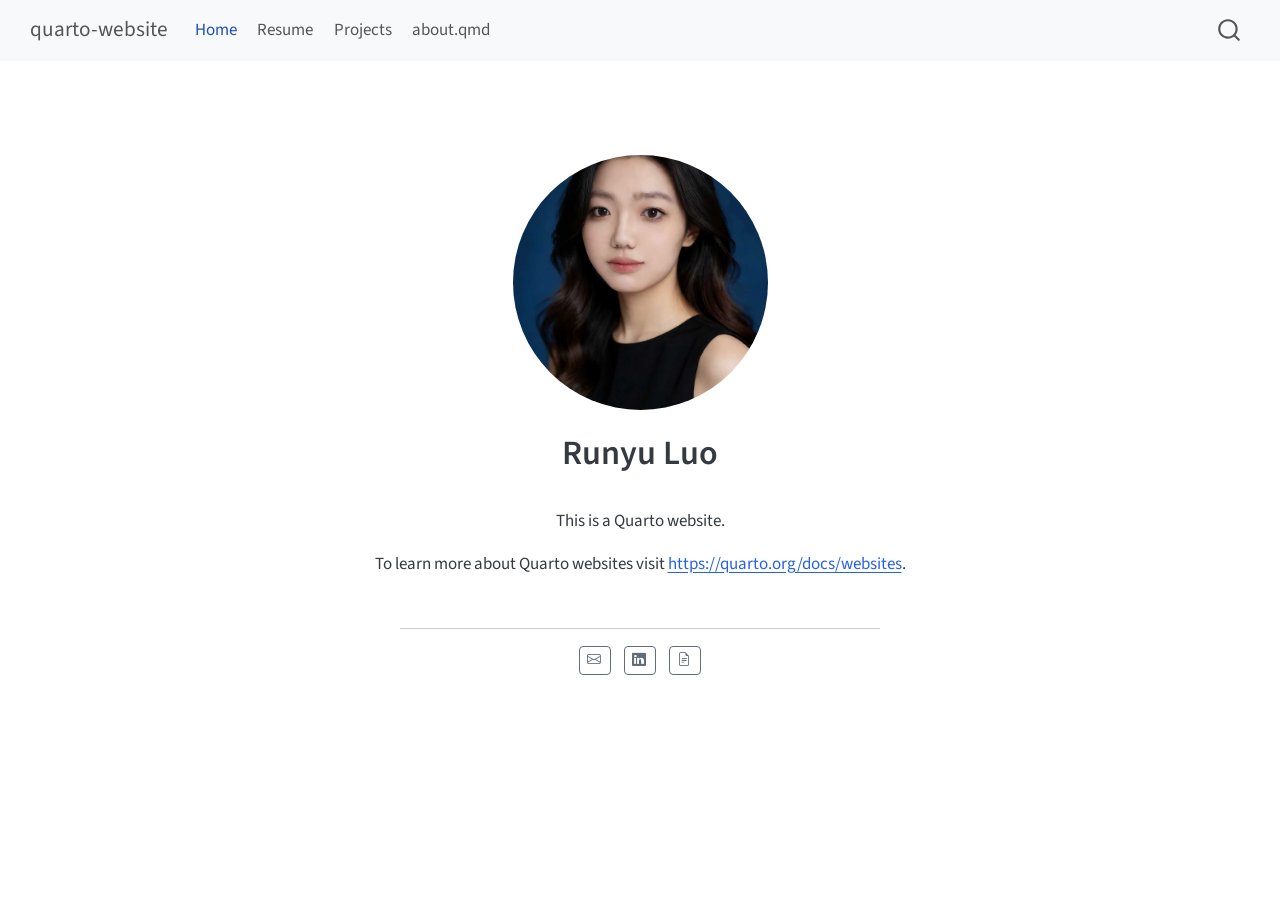
==== docs/index.html @ 370520f4 "Initial website" ====
<!DOCTYPE html>
<html xmlns="http://www.w3.org/1999/xhtml" lang="en" xml:lang="en"><head>

<meta charset="utf-8">
<meta name="generator" content="quarto-1.9.36">

<meta name="viewport" content="width=device-width, initial-scale=1.0, user-scalable=yes">


<title>Runyu Luo – quarto-website</title>
<style>
/* Default styles provided by pandoc.
** See https://pandoc.org/MANUAL.html#variables-for-html for config info.
*/
code{white-space: pre-wrap;}
span.smallcaps{font-variant: small-caps;}
div.columns{display: flex; gap: min(4vw, 1.5em);}
div.column{flex: auto; overflow-x: auto;}
div.hanging-indent{margin-left: 1.5em; text-indent: -1.5em;}
ul.task-list{list-style: none;}
ul.task-list li input[type="checkbox"] {
  width: 0.8em;
  margin: 0 0.8em 0.2em -1em; /* quarto-specific, see https://github.com/quarto-dev/quarto-cli/issues/4556 */ 
  vertical-align: middle;
}
</style>


<script src="site_libs/quarto-nav/quarto-nav.js"></script>
<script src="site_libs/quarto-nav/headroom.min.js"></script>
<script src="site_libs/clipboard/clipboard.min.js"></script>
<script src="site_libs/quarto-search/autocomplete.umd.js"></script>
<script src="site_libs/quarto-search/fuse.min.js"></script>
<script src="site_libs/quarto-search/quarto-search.js"></script>
<meta name="quarto:offset" content="./">
<script src="site_libs/quarto-html/quarto.js" type="module"></script>
<script src="site_libs/quarto-html/tabsets/tabsets.js" type="module"></script>
<script src="site_libs/quarto-html/popper.min.js"></script>
<script src="site_libs/quarto-html/tippy.umd.min.js"></script>
<link href="site_libs/quarto-html/tippy.css" rel="stylesheet">
<link href="site_libs/quarto-html/quarto-syntax-highlighting-845c23b38eaddc0f92fda52bfe77a8c8.css" rel="stylesheet" id="quarto-text-highlighting-styles">
<script src="site_libs/bootstrap/bootstrap.min.js"></script>
<link href="site_libs/bootstrap/bootstrap-icons.css" rel="stylesheet">
<link href="site_libs/bootstrap/bootstrap-158031087360bce0ff56dc785ce39e06.min.css" rel="stylesheet" append-hash="true" id="quarto-bootstrap" data-mode="light">
<script id="quarto-search-options" type="application/json">{
  "location": "navbar",
  "copy-button": false,
  "collapse-after": 3,
  "panel-placement": "end",
  "type": "overlay",
  "limit": 50,
  "keyboard-shortcut": [
    "f",
    "/",
    "s"
  ],
  "show-item-context": false,
  "language": {
    "search-no-results-text": "No results",
    "search-matching-documents-text": "matching documents",
    "search-copy-link-title": "Copy link to search",
    "search-hide-matches-text": "Hide additional matches",
    "search-more-match-text": "more match in this document",
    "search-more-matches-text": "more matches in this document",
    "search-clear-button-title": "Clear",
    "search-text-placeholder": "",
    "search-detached-cancel-button-title": "Cancel",
    "search-submit-button-title": "Submit",
    "search-label": "Search"
  }
}</script>


<link rel="stylesheet" href="styles.css">
</head>

<body class="nav-fixed fullcontent quarto-light">

<div id="quarto-search-results"></div>
  <header id="quarto-header" class="headroom fixed-top">
    <nav class="navbar navbar-expand-lg " data-bs-theme="dark">
      <div class="navbar-container container-fluid">
      <div class="navbar-brand-container mx-auto">
    <a class="navbar-brand" href="./index.html">
    <span class="navbar-title">quarto-website</span>
    </a>
  </div>
            <div id="quarto-search" class="" title="Search"></div>
          <button class="navbar-toggler" type="button" data-bs-toggle="collapse" data-bs-target="#navbarCollapse" aria-controls="navbarCollapse" role="menu" aria-expanded="false" aria-label="Toggle navigation" onclick="if (window.quartoToggleHeadroom) { window.quartoToggleHeadroom(); }">
  <span class="navbar-toggler-icon"></span>
</button>
          <div class="collapse navbar-collapse" id="navbarCollapse">
            <ul class="navbar-nav navbar-nav-scroll me-auto">
  <li class="nav-item">
    <a class="nav-link active" href="./index.html" aria-current="page"> 
<span class="menu-text">Home</span></a>
  </li>  
  <li class="nav-item">
    <a class="nav-link" href="./resume.html"> 
<span class="menu-text">Resume</span></a>
  </li>  
  <li class="nav-item">
    <a class="nav-link" href="./projects.html"> 
<span class="menu-text">Projects</span></a>
  </li>  
  <li class="nav-item">
    <span class="nav-link">
<span class="menu-text">about.qmd</span>
    </span>
  </li>  
</ul>
          </div> <!-- /navcollapse -->
            <div class="quarto-navbar-tools">
</div>
      </div> <!-- /container-fluid -->
    </nav>
</header>
<!-- content -->
<div id="quarto-content" class="quarto-container page-columns page-rows-contents page-layout-article page-navbar">
<!-- sidebar -->
<!-- margin-sidebar -->
    
<!-- main -->
<div class="quarto-about-jolla">
  <img src="files/profile_pic.jpg" class="about-image
  round " style="height: 15em; width: 15em;">
 <header id="title-block-header" class="quarto-title-block default">
<div class="quarto-title">
<h1 class="title">Runyu Luo</h1>
</div>
<div class="quarto-title-meta">
  </div>
</header><main class="content" id="quarto-document-content">
<p>This is a Quarto website.</p>
<p>To learn more about Quarto websites visit <a href="https://quarto.org/docs/websites" class="uri">https://quarto.org/docs/websites</a>.</p>


</main> 
  <hr class="about-sep">
   <div class="about-links">
  <a href="mailto:luorunyu54@gmail.com" class="about-link" rel="" target="">
    <i class="bi bi-envelope"></i>
     <span class="about-link-text"></span>
  </a>
  <a href="https://www.linkedin.com/in/luo-runyu/" class="about-link" rel="" target="">
    <i class="bi bi-linkedin"></i>
     <span class="about-link-text"></span>
  </a>
  <a href="/files/Runyu_Luo_Resume.pdf" class="about-link" rel="" target="">
    <i class="bi bi-file-earmark-text"></i>
     <span class="about-link-text"></span>
  </a>
</div>
</div>
 <!-- /main -->
<script id="quarto-html-after-body" type="application/javascript">
  window.document.addEventListener("DOMContentLoaded", function (event) {
    const isCodeAnnotation = (el) => {
      for (const clz of el.classList) {
        if (clz.startsWith('code-annotation-')) {                     
          return true;
        }
      }
      return false;
    }
    const onCopySuccess = function(e) {
      // button target
      const button = e.trigger;
      // don't keep focus
      button.blur();
      // flash "checked"
      button.classList.add('code-copy-button-checked');
      var currentTitle = button.getAttribute("title");
      button.setAttribute("title", "Copied!");
      let tooltip;
      if (window.bootstrap) {
        button.setAttribute("data-bs-toggle", "tooltip");
        button.setAttribute("data-bs-placement", "left");
        button.setAttribute("data-bs-title", "Copied!");
        tooltip = new bootstrap.Tooltip(button, 
          { trigger: "manual", 
            customClass: "code-copy-button-tooltip",
            offset: [0, -8]});
        tooltip.show();    
      }
      setTimeout(function() {
        if (tooltip) {
          tooltip.hide();
          button.removeAttribute("data-bs-title");
          button.removeAttribute("data-bs-toggle");
          button.removeAttribute("data-bs-placement");
        }
        button.setAttribute("title", currentTitle);
        button.classList.remove('code-copy-button-checked');
      }, 1000);
      // clear code selection
      e.clearSelection();
    }
    const getTextToCopy = function(trigger) {
      const outerScaffold = trigger.parentElement.cloneNode(true);
      const codeEl = outerScaffold.querySelector('code');
      for (const childEl of codeEl.children) {
        if (isCodeAnnotation(childEl)) {
          childEl.remove();
        }
      }
      return codeEl.innerText;
    }
    const clipboard = new window.ClipboardJS('.code-copy-button:not([data-in-quarto-modal])', {
      text: getTextToCopy
    });
    clipboard.on('success', onCopySuccess);
    if (window.document.getElementById('quarto-embedded-source-code-modal')) {
      const clipboardModal = new window.ClipboardJS('.code-copy-button[data-in-quarto-modal]', {
        text: getTextToCopy,
        container: window.document.getElementById('quarto-embedded-source-code-modal')
      });
      clipboardModal.on('success', onCopySuccess);
    }
      var localhostRegex = new RegExp(/^(?:http|https):\/\/localhost\:?[0-9]*\//);
      var mailtoRegex = new RegExp(/^mailto:/);
        var filterRegex = new RegExp('/' + window.location.host + '/');
      var isInternal = (href) => {
          return filterRegex.test(href) || localhostRegex.test(href) || mailtoRegex.test(href);
      }
      // Inspect non-navigation links and adorn them if external
     var links = window.document.querySelectorAll('a[href]:not(.nav-link):not(.navbar-brand):not(.toc-action):not(.sidebar-link):not(.sidebar-item-toggle):not(.pagination-link):not(.no-external):not([aria-hidden]):not(.dropdown-item):not(.quarto-navigation-tool):not(.about-link)');
      for (var i=0; i<links.length; i++) {
        const link = links[i];
        if (!isInternal(link.href)) {
          // undo the damage that might have been done by quarto-nav.js in the case of
          // links that we want to consider external
          if (link.dataset.originalHref !== undefined) {
            link.href = link.dataset.originalHref;
          }
        }
      }
    function tippyHover(el, contentFn, onTriggerFn, onUntriggerFn) {
      const config = {
        allowHTML: true,
        maxWidth: 500,
        delay: 100,
        arrow: false,
        appendTo: function(el) {
            return el.parentElement;
        },
        interactive: true,
        interactiveBorder: 10,
        theme: 'quarto',
        placement: 'bottom-start',
      };
      if (contentFn) {
        config.content = contentFn;
      }
      if (onTriggerFn) {
        config.onTrigger = onTriggerFn;
      }
      if (onUntriggerFn) {
        config.onUntrigger = onUntriggerFn;
      }
      window.tippy(el, config); 
    }
    const noterefs = window.document.querySelectorAll('a[role="doc-noteref"]');
    for (var i=0; i<noterefs.length; i++) {
      const ref = noterefs[i];
      tippyHover(ref, function() {
        // use id or data attribute instead here
        let href = ref.getAttribute('data-footnote-href') || ref.getAttribute('href');
        try { href = new URL(href).hash; } catch {}
        const id = href.replace(/^#\/?/, "");
        const note = window.document.getElementById(id);
        if (note) {
          return note.innerHTML;
        } else {
          return "";
        }
      });
    }
    const xrefs = window.document.querySelectorAll('a.quarto-xref');
    const processXRef = (id, note) => {
      // Strip column container classes
      const stripColumnClz = (el) => {
        el.classList.remove("page-full", "page-columns");
        if (el.children) {
          for (const child of el.children) {
            stripColumnClz(child);
          }
        }
      }
      stripColumnClz(note)
      if (id === null || id.startsWith('sec-')) {
        // Special case sections, only their first couple elements
        const container = document.createElement("div");
        if (note.children && note.children.length > 2) {
          container.appendChild(note.children[0].cloneNode(true));
          for (let i = 1; i < note.children.length; i++) {
            const child = note.children[i];
            if (child.tagName === "P" && child.innerText === "") {
              continue;
            } else {
              container.appendChild(child.cloneNode(true));
              break;
            }
          }
          if (window.Quarto?.typesetMath) {
            window.Quarto.typesetMath(container);
          }
          return container.innerHTML
        } else {
          if (window.Quarto?.typesetMath) {
            window.Quarto.typesetMath(note);
          }
          return note.innerHTML;
        }
      } else {
        // Remove any anchor links if they are present
        const anchorLink = note.querySelector('a.anchorjs-link');
        if (anchorLink) {
          anchorLink.remove();
        }
        if (window.Quarto?.typesetMath) {
          window.Quarto.typesetMath(note);
        }
        if (note.classList.contains("callout")) {
          return note.outerHTML;
        } else {
          return note.innerHTML;
        }
      }
    }
    for (var i=0; i<xrefs.length; i++) {
      const xref = xrefs[i];
      tippyHover(xref, undefined, function(instance) {
        instance.disable();
        let url = xref.getAttribute('href');
        let hash = undefined; 
        if (url.startsWith('#')) {
          hash = url;
        } else {
          try { hash = new URL(url).hash; } catch {}
        }
        if (hash) {
          const id = hash.replace(/^#\/?/, "");
          const note = window.document.getElementById(id);
          if (note !== null) {
            try {
              const html = processXRef(id, note.cloneNode(true));
              instance.setContent(html);
            } finally {
              instance.enable();
              instance.show();
            }
          } else {
            // See if we can fetch this
            fetch(url.split('#')[0])
            .then(res => res.text())
            .then(html => {
              const parser = new DOMParser();
              const htmlDoc = parser.parseFromString(html, "text/html");
              const note = htmlDoc.getElementById(id);
              if (note !== null) {
                const html = processXRef(id, note);
                instance.setContent(html);
              } 
            }).finally(() => {
              instance.enable();
              instance.show();
            });
          }
        } else {
          // See if we can fetch a full url (with no hash to target)
          // This is a special case and we should probably do some content thinning / targeting
          fetch(url)
          .then(res => res.text())
          .then(html => {
            const parser = new DOMParser();
            const htmlDoc = parser.parseFromString(html, "text/html");
            const note = htmlDoc.querySelector('main.content');
            if (note !== null) {
              // This should only happen for chapter cross references
              // (since there is no id in the URL)
              // remove the first header
              if (note.children.length > 0 && note.children[0].tagName === "HEADER") {
                note.children[0].remove();
              }
              const html = processXRef(null, note);
              instance.setContent(html);
            } 
          }).finally(() => {
            instance.enable();
            instance.show();
          });
        }
      }, function(instance) {
      });
    }
        let selectedAnnoteEl;
        const selectorForAnnotation = ( cell, annotation) => {
          let cellAttr = 'data-code-cell="' + cell + '"';
          let lineAttr = 'data-code-annotation="' +  annotation + '"';
          const selector = 'span[' + cellAttr + '][' + lineAttr + ']';
          return selector;
        }
        const selectCodeLines = (annoteEl) => {
          const doc = window.document;
          const targetCell = annoteEl.getAttribute("data-target-cell");
          const targetAnnotation = annoteEl.getAttribute("data-target-annotation");
          const annoteSpan = window.document.querySelector(selectorForAnnotation(targetCell, targetAnnotation));
          const lines = annoteSpan.getAttribute("data-code-lines").split(",");
          const lineIds = lines.map((line) => {
            return targetCell + "-" + line;
          })
          let top = null;
          let height = null;
          let parent = null;
          if (lineIds.length > 0) {
              //compute the position of the single el (top and bottom and make a div)
              const el = window.document.getElementById(lineIds[0]);
              top = el.offsetTop;
              height = el.offsetHeight;
              parent = el.parentElement.parentElement;
            if (lineIds.length > 1) {
              const lastEl = window.document.getElementById(lineIds[lineIds.length - 1]);
              const bottom = lastEl.offsetTop + lastEl.offsetHeight;
              height = bottom - top;
            }
            if (top !== null && height !== null && parent !== null) {
              // cook up a div (if necessary) and position it 
              let div = window.document.getElementById("code-annotation-line-highlight");
              if (div === null) {
                div = window.document.createElement("div");
                div.setAttribute("id", "code-annotation-line-highlight");
                div.style.position = 'absolute';
                parent.appendChild(div);
              }
              div.style.top = top - 2 + "px";
              div.style.height = height + 4 + "px";
              div.style.left = 0;
              let gutterDiv = window.document.getElementById("code-annotation-line-highlight-gutter");
              if (gutterDiv === null) {
                gutterDiv = window.document.createElement("div");
                gutterDiv.setAttribute("id", "code-annotation-line-highlight-gutter");
                gutterDiv.style.position = 'absolute';
                const codeCell = window.document.getElementById(targetCell);
                const gutter = codeCell.querySelector('.code-annotation-gutter');
                gutter.appendChild(gutterDiv);
              }
              gutterDiv.style.top = top - 2 + "px";
              gutterDiv.style.height = height + 4 + "px";
            }
            selectedAnnoteEl = annoteEl;
          }
        };
        const unselectCodeLines = () => {
          const elementsIds = ["code-annotation-line-highlight", "code-annotation-line-highlight-gutter"];
          elementsIds.forEach((elId) => {
            const div = window.document.getElementById(elId);
            if (div) {
              div.remove();
            }
          });
          selectedAnnoteEl = undefined;
        };
          // Handle positioning of the toggle
      window.addEventListener(
        "resize",
        throttle(() => {
          elRect = undefined;
          if (selectedAnnoteEl) {
            selectCodeLines(selectedAnnoteEl);
          }
        }, 10)
      );
      function throttle(fn, ms) {
      let throttle = false;
      let timer;
        return (...args) => {
          if(!throttle) { // first call gets through
              fn.apply(this, args);
              throttle = true;
          } else { // all the others get throttled
              if(timer) clearTimeout(timer); // cancel #2
              timer = setTimeout(() => {
                fn.apply(this, args);
                timer = throttle = false;
              }, ms);
          }
        };
      }
        // Attach click handler to the DT
        const annoteDls = window.document.querySelectorAll('dt[data-target-cell]');
        for (const annoteDlNode of annoteDls) {
          annoteDlNode.addEventListener('click', (event) => {
            const clickedEl = event.target;
            if (clickedEl !== selectedAnnoteEl) {
              unselectCodeLines();
              const activeEl = window.document.querySelector('dt[data-target-cell].code-annotation-active');
              if (activeEl) {
                activeEl.classList.remove('code-annotation-active');
              }
              selectCodeLines(clickedEl);
              clickedEl.classList.add('code-annotation-active');
            } else {
              // Unselect the line
              unselectCodeLines();
              clickedEl.classList.remove('code-annotation-active');
            }
          });
        }
    const findCites = (el) => {
      const parentEl = el.parentElement;
      if (parentEl) {
        const cites = parentEl.dataset.cites;
        if (cites) {
          return {
            el,
            cites: cites.split(' ')
          };
        } else {
          return findCites(el.parentElement)
        }
      } else {
        return undefined;
      }
    };
    var bibliorefs = window.document.querySelectorAll('a[role="doc-biblioref"]');
    for (var i=0; i<bibliorefs.length; i++) {
      const ref = bibliorefs[i];
      const citeInfo = findCites(ref);
      if (citeInfo) {
        tippyHover(citeInfo.el, function() {
          var popup = window.document.createElement('div');
          citeInfo.cites.forEach(function(cite) {
            var citeDiv = window.document.createElement('div');
            citeDiv.classList.add('hanging-indent');
            citeDiv.classList.add('csl-entry');
            var biblioDiv = window.document.getElementById('ref-' + cite);
            if (biblioDiv) {
              citeDiv.innerHTML = biblioDiv.innerHTML;
            }
            popup.appendChild(citeDiv);
          });
          return popup.innerHTML;
        });
      }
    }
  });
  </script>
</div> <!-- /content -->




</body></html>
---- docs/site_libs/quarto-html/tippy.css ----
.tippy-box[data-animation=fade][data-state=hidden]{opacity:0}[data-tippy-root]{max-width:calc(100vw - 10px)}.tippy-box{position:relative;background-color:#333;color:#fff;border-radius:4px;font-size:14px;line-height:1.4;white-space:normal;outline:0;transition-property:transform,visibility,opacity}.tippy-box[data-placement^=top]>.tippy-arrow{bottom:0}.tippy-box[data-placement^=top]>.tippy-arrow:before{bottom:-7px;left:0;border-width:8px 8px 0;border-top-color:initial;transform-origin:center top}.tippy-box[data-placement^=bottom]>.tippy-arrow{top:0}.tippy-box[data-placement^=bottom]>.tippy-arrow:before{top:-7px;left:0;border-width:0 8px 8px;border-bottom-color:initial;transform-origin:center bottom}.tippy-box[data-placement^=left]>.tippy-arrow{right:0}.tippy-box[data-placement^=left]>.tippy-arrow:before{border-width:8px 0 8px 8px;border-left-color:initial;right:-7px;transform-origin:center left}.tippy-box[data-placement^=right]>.tippy-arrow{left:0}.tippy-box[data-placement^=right]>.tippy-arrow:before{left:-7px;border-width:8px 8px 8px 0;border-right-color:initial;transform-origin:center right}.tippy-box[data-inertia][data-state=visible]{transition-timing-function:cubic-bezier(.54,1.5,.38,1.11)}.tippy-arrow{width:16px;height:16px;color:#333}.tippy-arrow:before{content:"";position:absolute;border-color:transparent;border-style:solid}.tippy-content{position:relative;padding:5px 9px;z-index:1}
---- docs/site_libs/quarto-html/quarto-syntax-highlighting-845c23b38eaddc0f92fda52bfe77a8c8.css ----
/* quarto syntax highlight colors */
:root {
  --quarto-hl-ot-color: #003B4F;
  --quarto-hl-at-color: #657422;
  --quarto-hl-ss-color: #20794D;
  --quarto-hl-an-color: #5E5E5E;
  --quarto-hl-fu-color: #4758AB;
  --quarto-hl-st-color: #20794D;
  --quarto-hl-cf-color: #003B4F;
  --quarto-hl-op-color: #5E5E5E;
  --quarto-hl-er-color: #AD0000;
  --quarto-hl-bn-color: #AD0000;
  --quarto-hl-al-color: #AD0000;
  --quarto-hl-va-color: #111111;
  --quarto-hl-bu-color: inherit;
  --quarto-hl-ex-color: inherit;
  --quarto-hl-pp-color: #AD0000;
  --quarto-hl-in-color: #5E5E5E;
  --quarto-hl-vs-color: #20794D;
  --quarto-hl-wa-color: #5E5E5E;
  --quarto-hl-do-color: #5E5E5E;
  --quarto-hl-im-color: #00769E;
  --quarto-hl-ch-color: #20794D;
  --quarto-hl-dt-color: #AD0000;
  --quarto-hl-fl-color: #AD0000;
  --quarto-hl-co-color: #5E5E5E;
  --quarto-hl-cv-color: #5E5E5E;
  --quarto-hl-cn-color: #8f5902;
  --quarto-hl-sc-color: #5E5E5E;
  --quarto-hl-dv-color: #AD0000;
  --quarto-hl-kw-color: #003B4F;
}

/* other quarto variables */
:root {
  --quarto-font-monospace: SFMono-Regular, Menlo, Monaco, Consolas, "Liberation Mono", "Courier New", monospace;
}

/* syntax highlight based on Pandoc's rules */
pre > code.sourceCode > span {
  color: #003B4F;
}

code.sourceCode > span {
  color: #003B4F;
}

div.sourceCode,
div.sourceCode pre.sourceCode {
  color: #003B4F;
}

/* Normal */
code span {
  color: #003B4F;
}

/* Alert */
code span.al {
  color: #AD0000;
  font-style: inherit;
}

/* Annotation */
code span.an {
  color: #5E5E5E;
  font-style: inherit;
}

/* Attribute */
code span.at {
  color: #657422;
  font-style: inherit;
}

/* BaseN */
code span.bn {
  color: #AD0000;
  font-style: inherit;
}

/* BuiltIn */
code span.bu {
  font-style: inherit;
}

/* ControlFlow */
code span.cf {
  color: #003B4F;
  font-weight: bold;
  font-style: inherit;
}

/* Char */
code span.ch {
  color: #20794D;
  font-style: inherit;
}

/* Constant */
code span.cn {
  color: #8f5902;
  font-style: inherit;
}

/* Comment */
code span.co {
  color: #5E5E5E;
  font-style: inherit;
}

/* CommentVar */
code span.cv {
  color: #5E5E5E;
  font-style: italic;
}

/* Documentation */
code span.do {
  color: #5E5E5E;
  font-style: italic;
}

/* DataType */
code span.dt {
  color: #AD0000;
  font-style: inherit;
}

/* DecVal */
code span.dv {
  color: #AD0000;
  font-style: inherit;
}

/* Error */
code span.er {
  color: #AD0000;
  font-style: inherit;
}

/* Extension */
code span.ex {
  font-style: inherit;
}

/* Float */
code span.fl {
  color: #AD0000;
  font-style: inherit;
}

/* Function */
code span.fu {
  color: #4758AB;
  font-style: inherit;
}

/* Import */
code span.im {
  color: #00769E;
  font-style: inherit;
}

/* Information */
code span.in {
  color: #5E5E5E;
  font-style: inherit;
}

/* Keyword */
code span.kw {
  color: #003B4F;
  font-weight: bold;
  font-style: inherit;
}

/* Operator */
code span.op {
  color: #5E5E5E;
  font-style: inherit;
}

/* Other */
code span.ot {
  color: #003B4F;
  font-style: inherit;
}

/* Preprocessor */
code span.pp {
  color: #AD0000;
  font-style: inherit;
}

/* SpecialChar */
code span.sc {
  color: #5E5E5E;
  font-style: inherit;
}

/* SpecialString */
code span.ss {
  color: #20794D;
  font-style: inherit;
}

/* String */
code span.st {
  color: #20794D;
  font-style: inherit;
}

/* Variable */
code span.va {
  color: #111111;
  font-style: inherit;
}

/* VerbatimString */
code span.vs {
  color: #20794D;
  font-style: inherit;
}

/* Warning */
code span.wa {
  color: #5E5E5E;
  font-style: italic;
}

.prevent-inlining {
  content: "</";
}

/*# sourceMappingURL=ac89f0bb514bba72461919f78549e31c.css.map */
---- docs/styles.css ----
/* css styles */
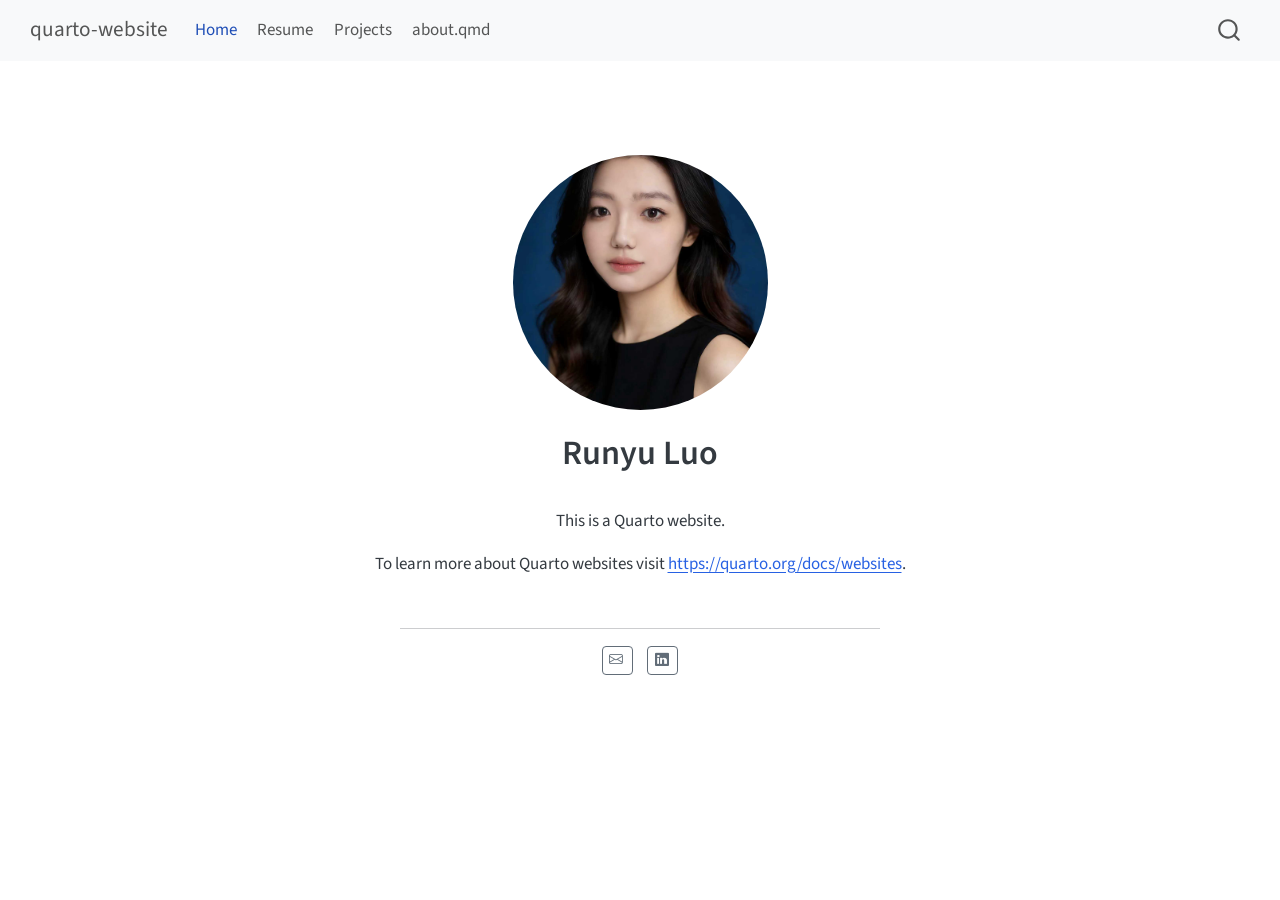
==== commit 6bc1e2a9: "Update website" ====
--- a/docs/index.html
+++ b/docs/index.html
@@ -146,10 +146,6 @@
     <i class="bi bi-linkedin"></i>
      <span class="about-link-text"></span>
   </a>
-  <a href="/files/Runyu_Luo_Resume.pdf" class="about-link" rel="" target="">
-    <i class="bi bi-file-earmark-text"></i>
-     <span class="about-link-text"></span>
-  </a>
 </div>
 </div>
  <!-- /main -->
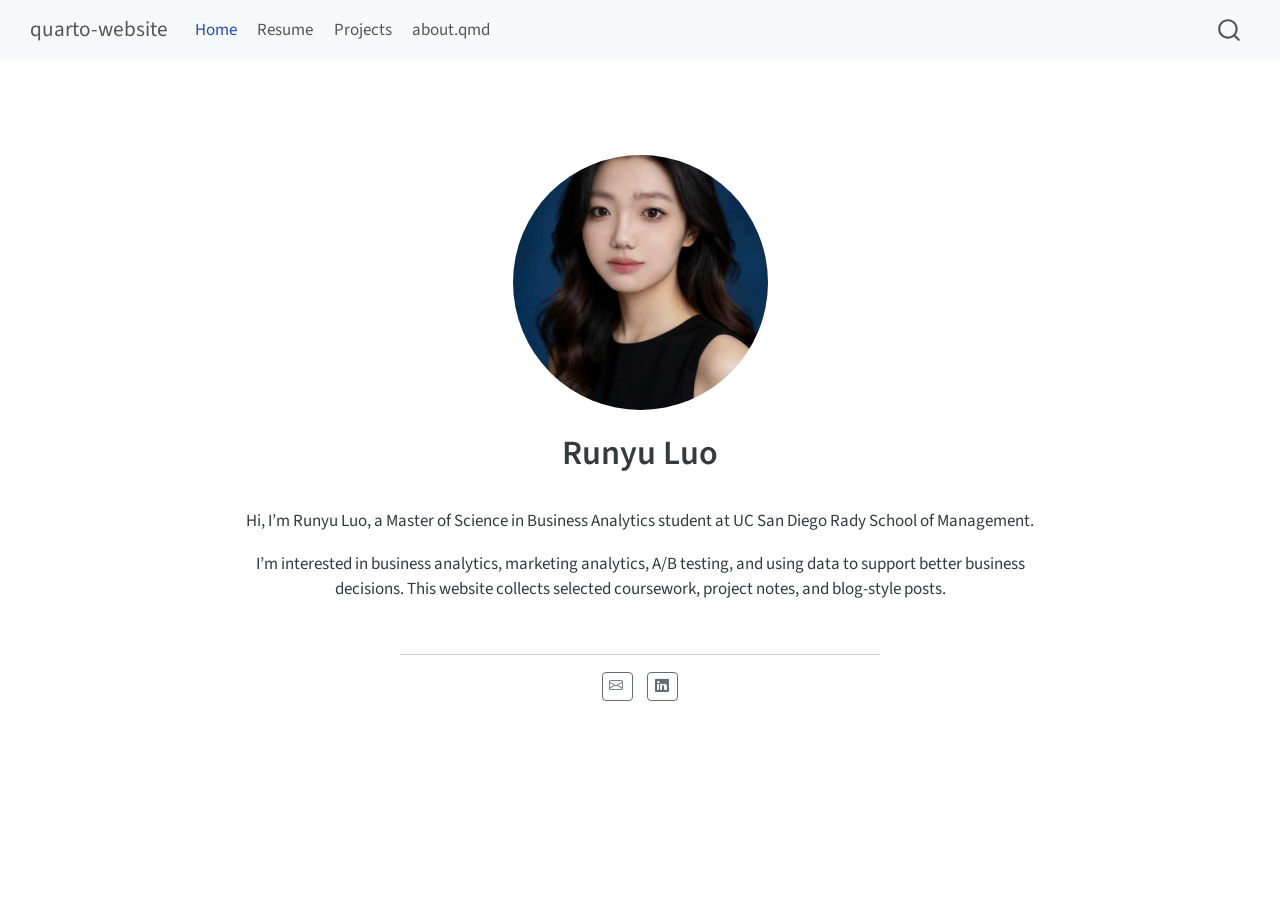
==== commit 9be0f737: "website update" ====
--- a/docs/index.html
+++ b/docs/index.html
@@ -131,8 +131,8 @@
 <div class="quarto-title-meta">
   </div>
 </header><main class="content" id="quarto-document-content">
-<p>This is a Quarto website.</p>
-<p>To learn more about Quarto websites visit <a href="https://quarto.org/docs/websites" class="uri">https://quarto.org/docs/websites</a>.</p>
+<p>Hi, I’m Runyu Luo, a Master of Science in Business Analytics student at UC San Diego Rady School of Management.</p>
+<p>I’m interested in business analytics, marketing analytics, A/B testing, and using data to support better business decisions. This website collects selected coursework, project notes, and blog-style posts.</p>
 
 
 </main> 
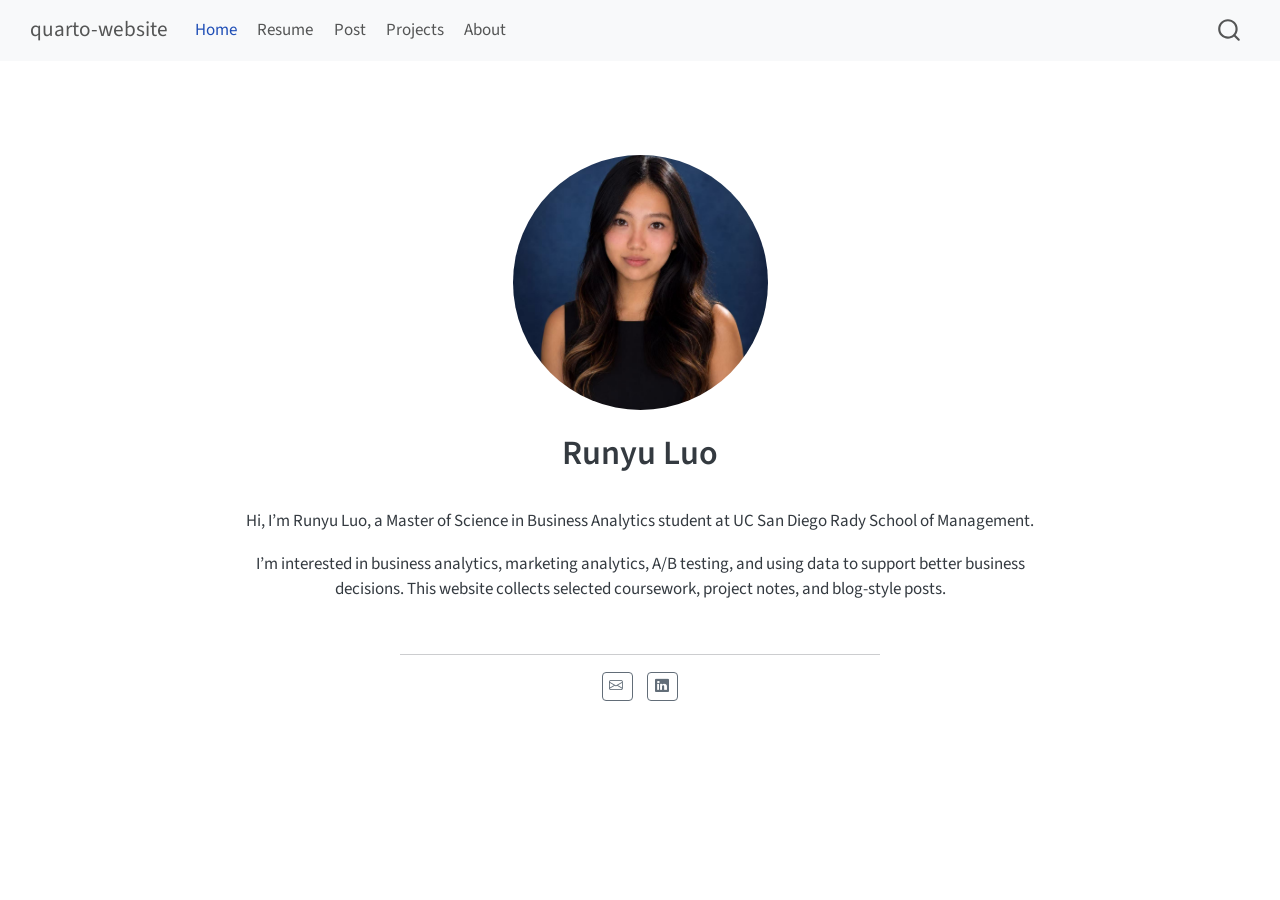
==== commit c3098a26: "update website" ====
--- a/docs/index.html
+++ b/docs/index.html
@@ -100,13 +100,16 @@
 <span class="menu-text">Resume</span></a>
   </li>  
   <li class="nav-item">
+    <a class="nav-link" href="./posts.html"> 
+<span class="menu-text">Post</span></a>
+  </li>  
+  <li class="nav-item">
     <a class="nav-link" href="./projects.html"> 
 <span class="menu-text">Projects</span></a>
   </li>  
   <li class="nav-item">
-    <span class="nav-link">
-<span class="menu-text">about.qmd</span>
-    </span>
+    <a class="nav-link" href="./about.html"> 
+<span class="menu-text">About</span></a>
   </li>  
 </ul>
           </div> <!-- /navcollapse -->
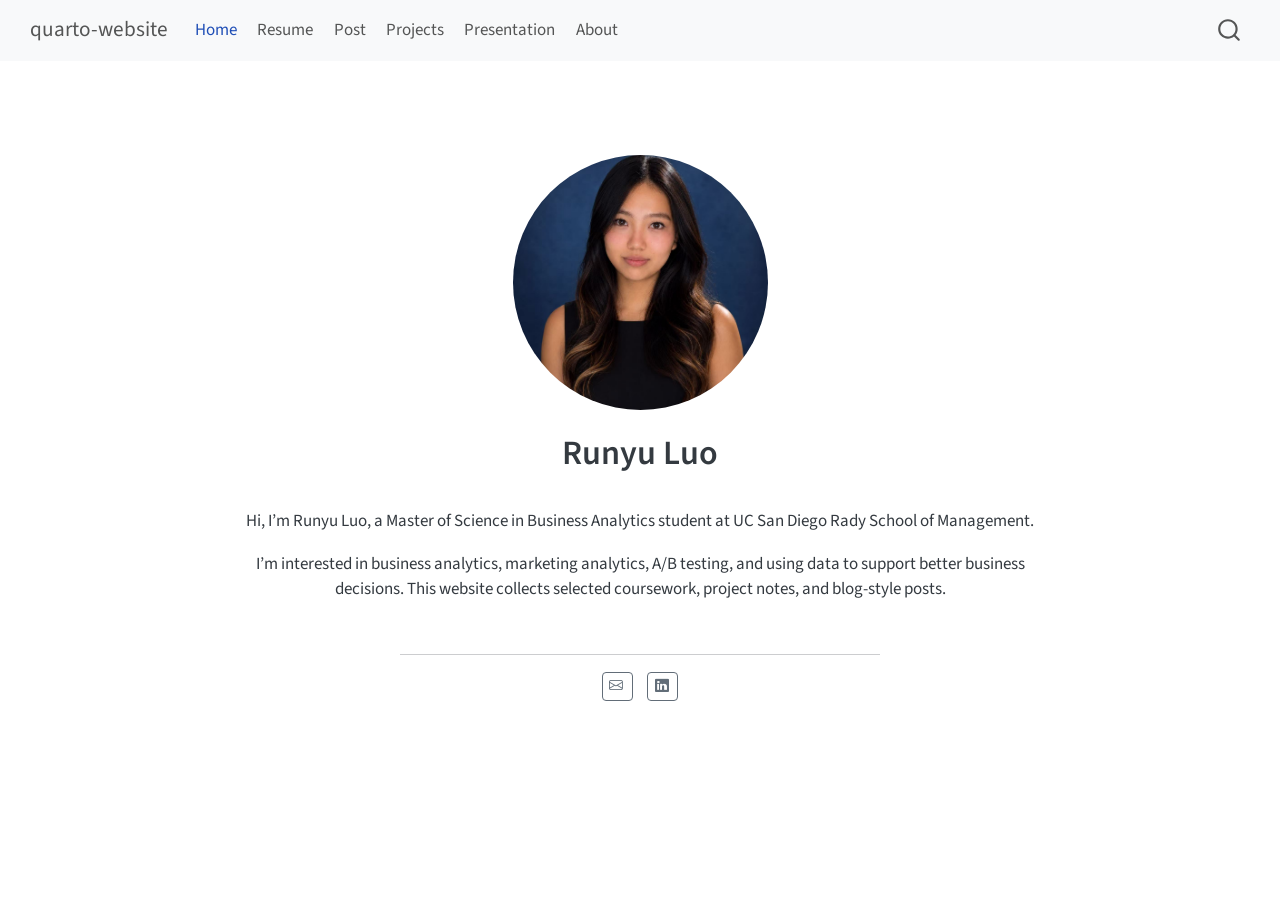
==== commit 7b136aed: "presentation" ====
--- a/docs/index.html
+++ b/docs/index.html
@@ -108,6 +108,10 @@
 <span class="menu-text">Projects</span></a>
   </li>  
   <li class="nav-item">
+    <a class="nav-link" href="./presentation/Luo_Runyu-kmedoids_customer_segmentation.html"> 
+<span class="menu-text">Presentation</span></a>
+  </li>  
+  <li class="nav-item">
     <a class="nav-link" href="./about.html"> 
 <span class="menu-text">About</span></a>
   </li>  
